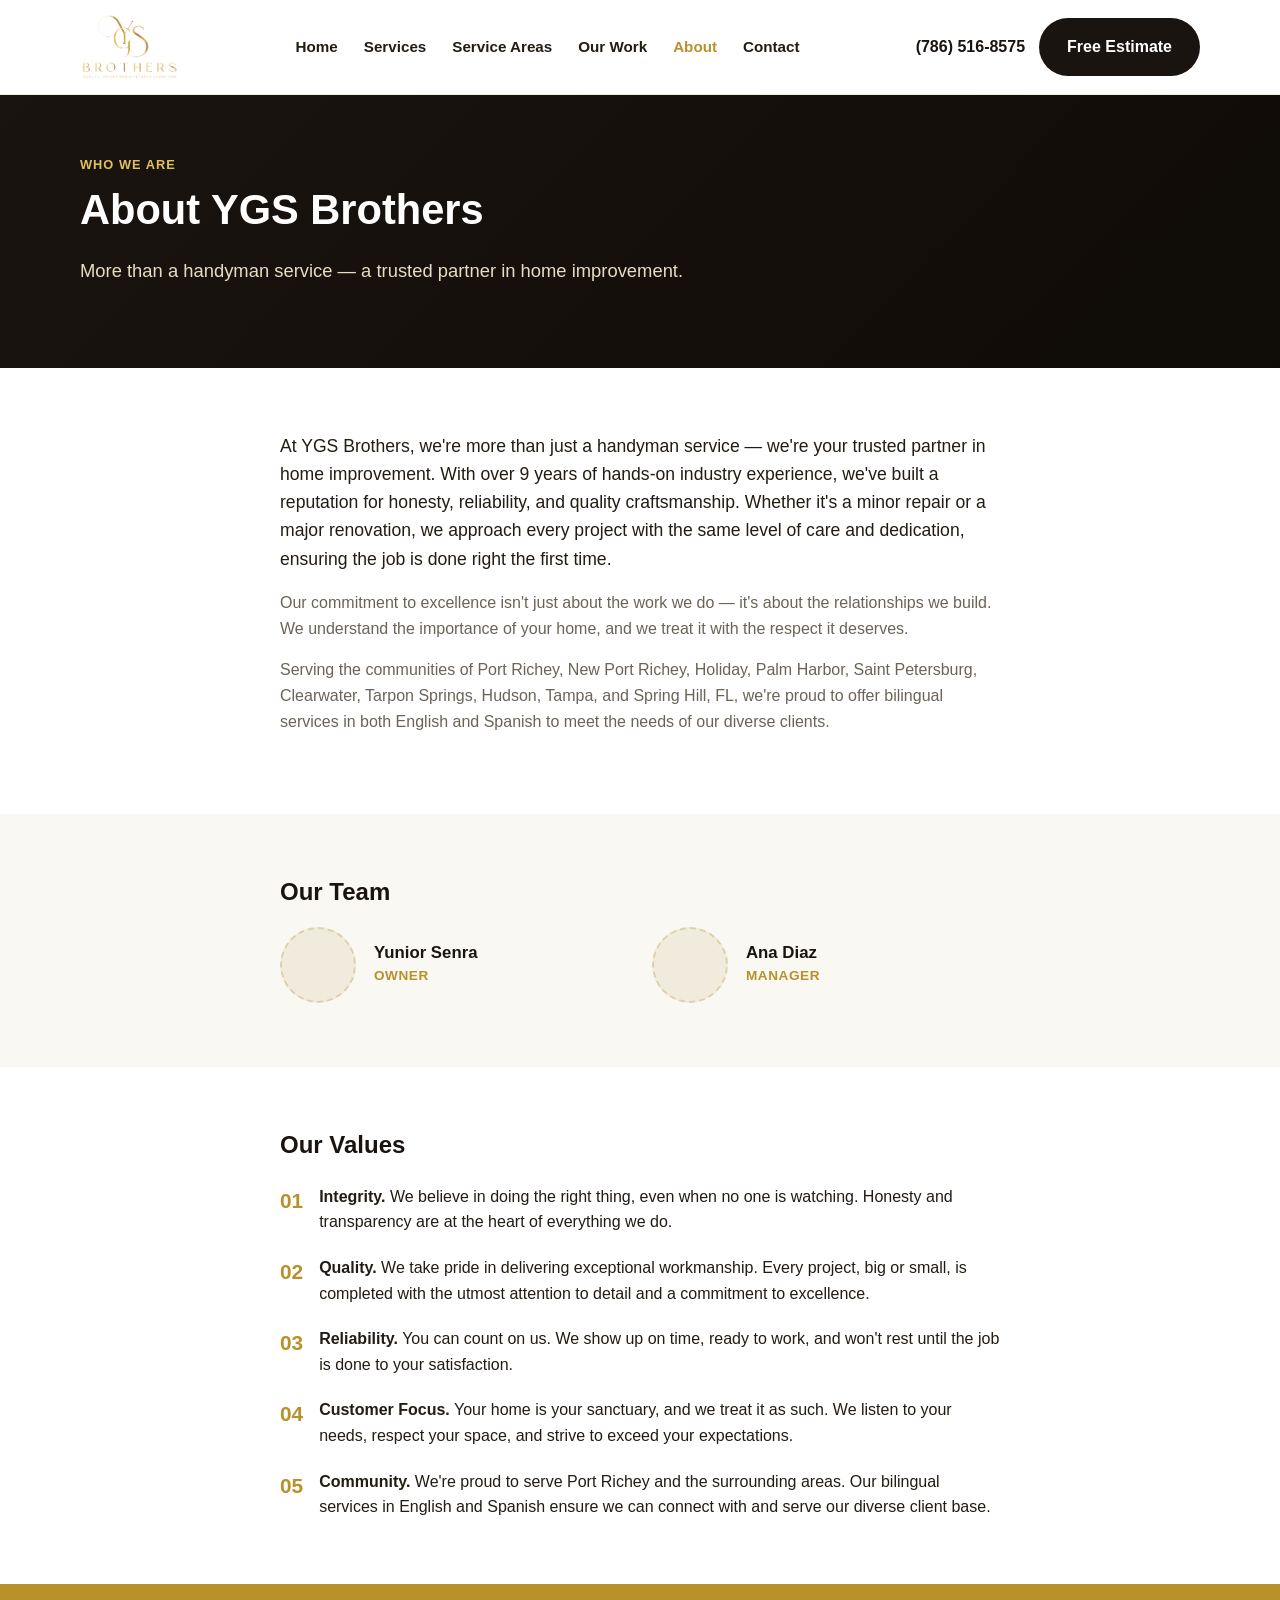
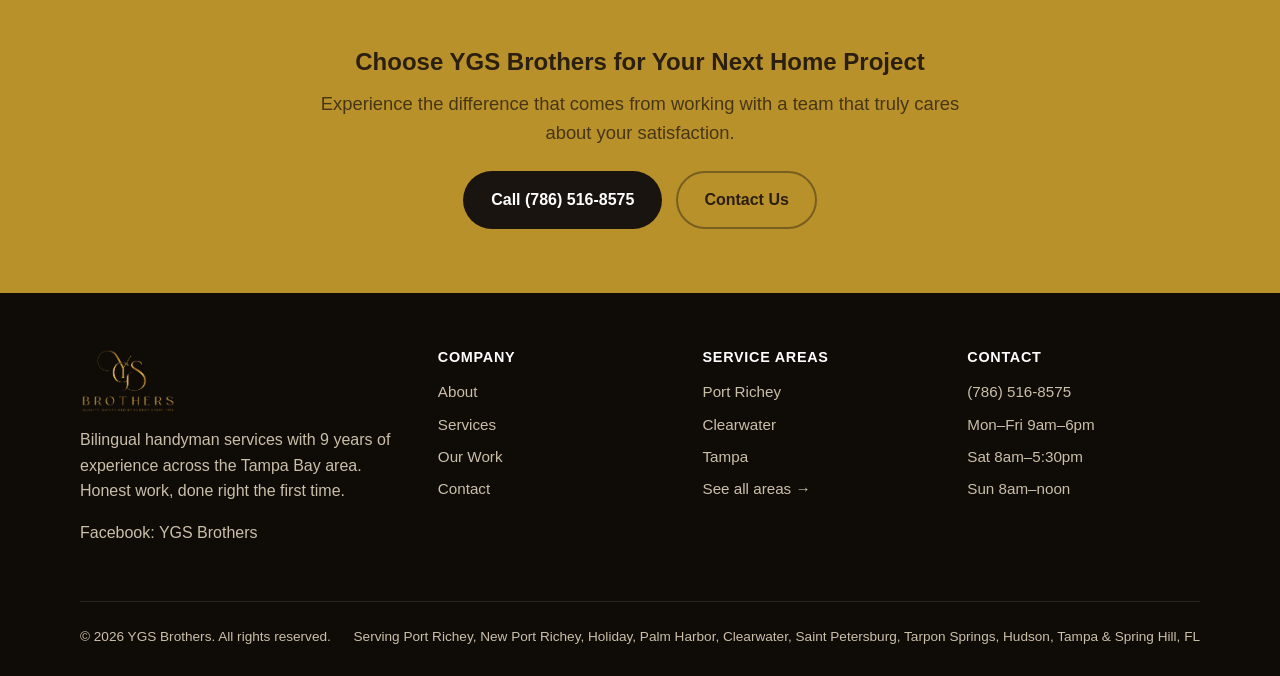
==== about.html @ a2570781 "Use the real logo in the header and footer Replaces the text wordmark with the client's actual logo " ====
<!DOCTYPE html>
<html lang="en">
<head>
<meta charset="UTF-8">
<meta name="viewport" content="width=device-width, initial-scale=1.0">
<title>About Us – 9 Years of Trusted Handyman Work | YGS Brothers</title>
<meta name="description" content="Meet YGS Brothers: Yunior Senra and Ana Diaz bring 9 years of hands-on experience and bilingual service to homes across the Tampa Bay area.">
<link rel="canonical" href="https://ygshandymanservices.com/about.html">
<meta name="theme-color" content="#1a1410">
<link rel="stylesheet" href="css/style.css">
</head>
<body>

<header class="site-header">
  <div class="header-inner">
    <a href="index.html" class="brand"><img src="images/logo.png" alt="YGS Brothers — Quality, Safety and Efficiency Every Time" class="brand-logo"></a>
    <nav class="nav-links" id="nav-links">
      <a href="index.html">Home</a>
      <a href="services.html">Services</a>
      <a href="service-areas.html">Service Areas</a>
      <a href="gallery.html">Our Work</a>
      <a href="about.html" aria-current="page">About</a>
      <a href="contact.html">Contact</a>
    </nav>
    <div class="header-cta">
      <a href="tel:+17865168575" class="header-phone">(786) 516-8575</a>
      <a href="contact.html" class="btn btn-navy">Free Estimate</a>
      <button class="nav-toggle" aria-label="Toggle menu" aria-expanded="false">
        <span></span><span></span><span></span>
      </button>
    </div>
  </div>
</header>

<div class="mobile-cta-bar">
  <a href="tel:+17865168575" class="btn btn-navy">Call Now</a>
  <a href="contact.html" class="btn btn-primary">Free Estimate</a>
</div>

<section class="page-hero">
  <div class="container">
    <span class="eyebrow" style="color:#e3c15a;">Who We Are</span>
    <h1>About YGS Brothers</h1>
    <p class="lede" style="color:#e7ddc4;">More than a handyman service &mdash; a trusted partner in home improvement.</p>
  </div>
</section>

<section>
  <div class="container" style="max-width:760px;">
    <p style="font-size:1.1rem; color:var(--gray-900);">At YGS Brothers, we're more than just a handyman service &mdash; we're your trusted partner in home improvement. With over 9 years of hands-on industry experience, we've built a reputation for honesty, reliability, and quality craftsmanship. Whether it's a minor repair or a major renovation, we approach every project with the same level of care and dedication, ensuring the job is done right the first time.</p>
    <p style="color:var(--gray-600);">Our commitment to excellence isn't just about the work we do &mdash; it's about the relationships we build. We understand the importance of your home, and we treat it with the respect it deserves.</p>
    <p style="color:var(--gray-600);">Serving the communities of Port Richey, New Port Richey, Holiday, Palm Harbor, Saint Petersburg, Clearwater, Tarpon Springs, Hudson, Tampa, and Spring Hill, FL, we're proud to offer bilingual services in both English and Spanish to meet the needs of our diverse clients.</p>
  </div>
</section>

<section class="section-alt">
  <div class="container" style="max-width:760px;">
    <h2>Our Team</h2>
    <div class="grid grid-2" style="margin-top:20px;">
      <div class="team-card">
        <div class="avatar-placeholder"></div>
        <div>
          <h3>Yunior Senra</h3>
          <div class="role">Owner</div>
        </div>
      </div>
      <div class="team-card">
        <div class="avatar-placeholder"></div>
        <div>
          <h3>Ana Diaz</h3>
          <div class="role">Manager</div>
        </div>
      </div>
    </div>
  </div>
</section>

<section>
  <div class="container" style="max-width:760px;">
    <h2>Our Values</h2>
    <div class="values-list" style="margin-top:24px;">
      <div class="value-row"><span class="num">01</span><div><strong>Integrity.</strong> We believe in doing the right thing, even when no one is watching. Honesty and transparency are at the heart of everything we do.</div></div>
      <div class="value-row"><span class="num">02</span><div><strong>Quality.</strong> We take pride in delivering exceptional workmanship. Every project, big or small, is completed with the utmost attention to detail and a commitment to excellence.</div></div>
      <div class="value-row"><span class="num">03</span><div><strong>Reliability.</strong> You can count on us. We show up on time, ready to work, and won't rest until the job is done to your satisfaction.</div></div>
      <div class="value-row"><span class="num">04</span><div><strong>Customer Focus.</strong> Your home is your sanctuary, and we treat it as such. We listen to your needs, respect your space, and strive to exceed your expectations.</div></div>
      <div class="value-row"><span class="num">05</span><div><strong>Community.</strong> We're proud to serve Port Richey and the surrounding areas. Our bilingual services in English and Spanish ensure we can connect with and serve our diverse client base.</div></div>
    </div>
  </div>
</section>

<section class="cta-band">
  <div class="container">
    <h2>Choose YGS Brothers for Your Next Home Project</h2>
    <p class="lede mx-auto">Experience the difference that comes from working with a team that truly cares about your satisfaction.</p>
    <div class="btn-row">
      <a href="tel:+17865168575" class="btn btn-navy">Call (786) 516-8575</a>
      <a href="contact.html" class="btn btn-outline">Contact Us</a>
    </div>
  </div>
</section>

<footer class="site-footer">
  <div class="container">
    <div class="footer-grid">
      <div>
        <img src="images/logo.png" alt="YGS Brothers — Quality, Safety and Efficiency Every Time" class="footer-logo">
        <p>Bilingual handyman services with 9 years of experience across the Tampa Bay area. Honest work, done right the first time.</p>
        <p>Facebook: <a href="https://www.facebook.com/share/18eWsSqY6L/?mibextid=wwXIfr">YGS Brothers</a></p>
      </div>
      <div>
        <h4>Company</h4>
        <ul>
          <li><a href="about.html">About</a></li>
          <li><a href="services.html">Services</a></li>
          <li><a href="gallery.html">Our Work</a></li>
          <li><a href="contact.html">Contact</a></li>
        </ul>
      </div>
      <div>
        <h4>Service Areas</h4>
        <ul>
          <li><a href="service-areas.html">Port Richey</a></li>
          <li><a href="service-areas.html">Clearwater</a></li>
          <li><a href="service-areas.html">Tampa</a></li>
          <li><a href="service-areas.html">See all areas &rarr;</a></li>
        </ul>
      </div>
      <div>
        <h4>Contact</h4>
        <ul>
          <li><a href="tel:+17865168575">(786) 516-8575</a></li>
          <li>Mon&ndash;Fri 9am&ndash;6pm</li>
          <li>Sat 8am&ndash;5:30pm</li>
          <li>Sun 8am&ndash;noon</li>
        </ul>
      </div>
    </div>
    <div class="footer-bottom">
      <span>&copy; 2026 YGS Brothers. All rights reserved.</span>
      <span>Serving Port Richey, New Port Richey, Holiday, Palm Harbor, Clearwater, Saint Petersburg, Tarpon Springs, Hudson, Tampa &amp; Spring Hill, FL</span>
    </div>
  </div>
</footer>
<script src="js/main.js"></script>
</body>
</html>
---- css/style.css ----
/* YGS Brothers — Handyman Services
   Design tokens — matched to the gold/dark-ink logo */
:root {
  --navy: #1a1410;
  --navy-dark: #0f0b07;
  --navy-light: #2b2118;
  --orange: #b8912b;
  --orange-dark: #93711f;
  --gold-ink: #2a1f10;
  --gray-50: #faf8f3;
  --gray-100: #f1ebdd;
  --gray-300: #ded0ab;
  --gray-600: #6b6357;
  --gray-900: #221c13;
  --white: #ffffff;
  --radius: 10px;
  --shadow: 0 4px 16px rgba(26, 20, 16, 0.1);
  --shadow-lg: 0 12px 32px rgba(26, 20, 16, 0.16);
  --max-width: 1160px;
  --font: -apple-system, BlinkMacSystemFont, "Segoe UI", Roboto, Helvetica, Arial, sans-serif;
}

* { box-sizing: border-box; }
html { scroll-behavior: smooth; }
body {
  margin: 0;
  font-family: var(--font);
  color: var(--gray-900);
  background: var(--white);
  line-height: 1.6;
  -webkit-font-smoothing: antialiased;
}
img { max-width: 100%; display: block; }
a { color: inherit; text-decoration: none; }
h1, h2, h3, h4 { line-height: 1.2; margin: 0 0 0.5em; font-weight: 800; color: var(--navy); }
p { margin: 0 0 1em; }
ul { margin: 0; padding: 0; list-style: none; }
.container { max-width: var(--max-width); margin: 0 auto; padding: 0 20px; }
section { padding: 64px 0; }
.section-tight { padding: 40px 0; }
.section-alt { background: var(--gray-50); }
.section-navy { background: var(--navy); color: var(--white); }
.section-navy h1, .section-navy h2, .section-navy h3 { color: var(--white); }

.eyebrow {
  display: inline-block;
  color: var(--orange);
  font-weight: 700;
  letter-spacing: 0.08em;
  text-transform: uppercase;
  font-size: 0.8rem;
  margin-bottom: 10px;
}
.lede { font-size: 1.15rem; color: var(--gray-600); max-width: 640px; }
.section-navy .lede { color: #e7ddc4; }

/* Buttons */
.btn {
  display: inline-flex;
  align-items: center;
  justify-content: center;
  gap: 8px;
  padding: 14px 26px;
  border-radius: 999px;
  font-weight: 700;
  font-size: 1rem;
  border: 2px solid transparent;
  cursor: pointer;
  transition: transform 0.15s ease, box-shadow 0.15s ease, background 0.15s ease;
}
.btn:hover { transform: translateY(-1px); }
.btn-primary { background: var(--orange); color: var(--gold-ink); box-shadow: var(--shadow); }
.btn-primary:hover { background: var(--orange-dark); color: var(--white); }
.btn-outline { background: transparent; color: var(--white); border-color: rgba(255,255,255,0.5); }
.btn-outline:hover { border-color: var(--white); }
.btn-navy { background: var(--navy); color: var(--white); }
.btn-navy:hover { background: var(--navy-dark); }
.btn-block { width: 100%; }
.btn-row { display: flex; gap: 14px; flex-wrap: wrap; }

/* Header */
.site-header {
  position: sticky;
  top: 0;
  z-index: 50;
  background: var(--white);
  border-bottom: 1px solid var(--gray-100);
}
.header-inner {
  display: flex;
  align-items: center;
  justify-content: space-between;
  padding: 14px 20px;
  max-width: var(--max-width);
  margin: 0 auto;
  gap: 16px;
}
.brand { display: block; line-height: 1.1; }
.brand-logo { height: 66px; width: auto; display: block; }
.nav-links {
  display: flex;
  gap: 26px;
  align-items: center;
}
.nav-links a { font-weight: 600; color: var(--gray-900); font-size: 0.95rem; }
.nav-links a:hover, .nav-links a[aria-current="page"] { color: var(--orange); }
.header-cta { display: flex; align-items: center; gap: 14px; }
.header-phone { font-weight: 700; color: var(--navy); white-space: nowrap; }
.nav-toggle {
  display: none;
  background: none;
  border: none;
  cursor: pointer;
  padding: 8px;
}
.nav-toggle span { display: block; width: 24px; height: 2px; background: var(--navy); margin: 5px 0; }

@media (max-width: 880px) {
  .nav-links { position: absolute; top: 100%; left: 0; right: 0; background: var(--white); flex-direction: column; align-items: flex-start; padding: 16px 20px; gap: 14px; border-bottom: 1px solid var(--gray-100); box-shadow: var(--shadow); display: none; }
  .nav-links.open { display: flex; }
  .nav-toggle { display: block; }
  .header-phone { display: none; }
  .header-cta .btn-navy { display: none; }
}

/* Hero */
.hero {
  background: linear-gradient(135deg, var(--navy) 0%, var(--navy-dark) 100%);
  color: var(--white);
  padding: 72px 0 88px;
}
.hero-grid { display: grid; grid-template-columns: 1.1fr 0.9fr; gap: 48px; align-items: center; }
.hero h1 { font-size: clamp(2rem, 4vw, 3rem); color: var(--white); }
.trust-strip { display: flex; flex-wrap: wrap; gap: 24px; margin-top: 32px; }
.trust-item { display: flex; align-items: center; gap: 10px; font-weight: 700; font-size: 0.95rem; }
.trust-item svg { flex-shrink: 0; }
.stars { color: #ffb020; letter-spacing: 2px; }

.hero-card {
  background: var(--white);
  color: var(--gray-900);
  border-radius: var(--radius);
  padding: 28px;
  box-shadow: var(--shadow-lg);
}
.hero-card h3 { margin-bottom: 6px; }
.hero-card .btn-primary { margin-top: 14px; }

.page-hero {
  background: linear-gradient(135deg, var(--navy) 0%, var(--navy-dark) 100%);
  color: var(--white);
  padding: 56px 0 64px;
}
.page-hero h1 { font-size: clamp(1.8rem, 5vw, 2.6rem); color: var(--white); }

@media (max-width: 880px) {
  .hero-grid { grid-template-columns: 1fr; }
}

/* Photo placeholder (swap for <img> once real photos are added) */
.photo-placeholder {
  background: repeating-linear-gradient(135deg, var(--gray-100), var(--gray-100) 10px, var(--gray-50) 10px, var(--gray-50) 20px);
  border: 2px dashed var(--gray-300);
  border-radius: var(--radius);
  min-height: 220px;
  display: flex;
  align-items: center;
  justify-content: center;
  text-align: center;
  color: var(--gray-600);
  font-size: 0.85rem;
  font-weight: 600;
  padding: 16px;
}
.photo-placeholder.tall { min-height: 320px; }
.photo-placeholder.short { min-height: 140px; }

/* Grids */
.grid { display: grid; gap: 24px; }
.grid-2 { grid-template-columns: repeat(2, 1fr); }
.grid-3 { grid-template-columns: repeat(3, 1fr); }
.grid-4 { grid-template-columns: repeat(4, 1fr); }
@media (max-width: 880px) {
  .grid-2, .grid-3, .grid-4 { grid-template-columns: 1fr; }
}
@media (min-width: 881px) and (max-width: 1080px) {
  .grid-3, .grid-4 { grid-template-columns: repeat(2, 1fr); }
}

/* Cards */
.card {
  background: var(--white);
  border: 1px solid var(--gray-100);
  border-radius: var(--radius);
  padding: 28px;
  box-shadow: var(--shadow);
}
.service-card svg { color: var(--orange); margin-bottom: 14px; }
.service-card h3 { font-size: 1.1rem; }
.service-card p { color: var(--gray-600); margin-bottom: 0; font-size: 0.95rem; }

.value-card { text-align: left; }
.value-card .eyebrow { margin-bottom: 4px; }

/* City chips / blocks */
.city-grid { display: flex; flex-wrap: wrap; gap: 12px; }
.city-chip {
  background: var(--gray-100);
  border-radius: 999px;
  padding: 10px 18px;
  font-weight: 700;
  font-size: 0.9rem;
  color: var(--navy);
}
.city-block { border-bottom: 1px solid var(--gray-100); padding: 28px 0; }
.city-block:last-child { border-bottom: none; }
.city-block h2 { font-size: 1.3rem; }

/* Reviews */
.review-banner {
  display: flex;
  align-items: center;
  gap: 20px;
  flex-wrap: wrap;
  background: var(--white);
  border-radius: var(--radius);
  padding: 24px 28px;
  box-shadow: var(--shadow);
}
.review-score { font-size: 2.4rem; font-weight: 800; color: var(--navy); }

/* Before/after */
.ba-item figure { margin: 0; }
.ba-caption { font-weight: 700; margin-top: 10px; color: var(--navy); }

/* Team */
.team-card { display: flex; gap: 18px; align-items: center; }
.avatar-placeholder {
  width: 76px; height: 76px; border-radius: 50%;
  background: var(--gray-100);
  border: 2px dashed var(--gray-300);
  flex-shrink: 0;
}
.team-card h3 { margin-bottom: 2px; font-size: 1.05rem; }
.team-card .role { color: var(--orange); font-weight: 700; font-size: 0.85rem; text-transform: uppercase; letter-spacing: 0.04em; }

/* Values */
.values-list { display: grid; gap: 20px; }
.values-list .value-row { display: flex; gap: 16px; align-items: flex-start; }
.values-list .value-row .num { font-weight: 800; color: var(--orange); font-size: 1.3rem; min-width: 2ch; }

/* Contact */
.contact-grid { display: grid; grid-template-columns: 1.1fr 0.9fr; gap: 40px; }
@media (max-width: 880px) { .contact-grid { grid-template-columns: 1fr; } }
.form-row { display: grid; grid-template-columns: 1fr 1fr; gap: 14px; }
@media (max-width: 560px) { .form-row { grid-template-columns: 1fr; } }
label { display: block; font-weight: 700; font-size: 0.9rem; margin-bottom: 6px; color: var(--navy); }
input, textarea, select {
  width: 100%;
  padding: 12px 14px;
  border: 1px solid var(--gray-300);
  border-radius: 8px;
  font-family: inherit;
  font-size: 1rem;
  margin-bottom: 16px;
}
input:focus, textarea:focus, select:focus { outline: 2px solid var(--orange); border-color: var(--orange); }
.info-list li { display: flex; gap: 12px; padding: 12px 0; border-bottom: 1px solid var(--gray-100); }
.info-list li:last-child { border-bottom: none; }
.info-list strong { display: block; color: var(--navy); }

/* Footer */
.site-footer { background: var(--navy-dark); color: #cabfa9; padding: 56px 0 28px; }
.footer-grid { display: grid; grid-template-columns: 1.4fr 1fr 1fr 1fr; gap: 32px; }
@media (max-width: 880px) { .footer-grid { grid-template-columns: 1fr 1fr; } }
@media (max-width: 560px) { .footer-grid { grid-template-columns: 1fr; } }
.site-footer h4 { color: var(--white); font-size: 0.9rem; text-transform: uppercase; letter-spacing: 0.05em; margin-bottom: 14px; }
.site-footer a { color: #cabfa9; }
.site-footer a:hover { color: var(--orange); }
.footer-logo { height: 64px; width: auto; display: block; margin-bottom: 14px; }
.site-footer li { margin-bottom: 8px; font-size: 0.95rem; }
.footer-bottom { margin-top: 40px; padding-top: 24px; border-top: 1px solid rgba(255,255,255,0.1); font-size: 0.85rem; display: flex; justify-content: space-between; flex-wrap: wrap; gap: 10px; }

/* Sticky mobile call bar */
.mobile-cta-bar {
  display: none;
  position: fixed;
  bottom: 0; left: 0; right: 0;
  z-index: 60;
  background: var(--white);
  box-shadow: 0 -4px 16px rgba(0,0,0,0.12);
  padding: 10px 14px;
  gap: 10px;
}
@media (max-width: 880px) {
  .mobile-cta-bar { display: flex; }
  body { padding-bottom: 68px; }
}
.mobile-cta-bar .btn { flex: 1; padding: 12px; font-size: 0.9rem; }

/* CTA band */
.cta-band { background: var(--orange); color: var(--gold-ink); text-align: center; }
.cta-band h2 { color: var(--gold-ink); }
.cta-band .lede { color: rgba(42,31,16,0.8); margin: 0 auto 24px; }
.cta-band .btn-row { justify-content: center; }
.cta-band .btn-outline { color: var(--gold-ink); border-color: rgba(42,31,16,0.45); }
.cta-band .btn-navy { color: var(--white); }

/* Utility */
.text-center { text-align: center; }
.mx-auto { margin-left: auto; margin-right: auto; }
.badge {
  display: inline-flex;
  align-items: center;
  gap: 6px;
  background: rgba(184, 145, 43, 0.14);
  color: var(--orange-dark);
  font-weight: 700;
  font-size: 0.8rem;
  padding: 6px 14px;
  border-radius: 999px;
  margin-bottom: 16px;
}
.numbered-list { counter-reset: item; display: grid; gap: 16px; }
.numbered-list li { counter-increment: item; display: flex; gap: 14px; align-items: flex-start; }
.numbered-list li::before {
  content: counter(item);
  background: var(--navy);
  color: var(--white);
  font-weight: 800;
  min-width: 30px;
  height: 30px;
  border-radius: 50%;
  display: flex;
  align-items: center;
  justify-content: center;
  flex-shrink: 0;
  font-size: 0.9rem;
}
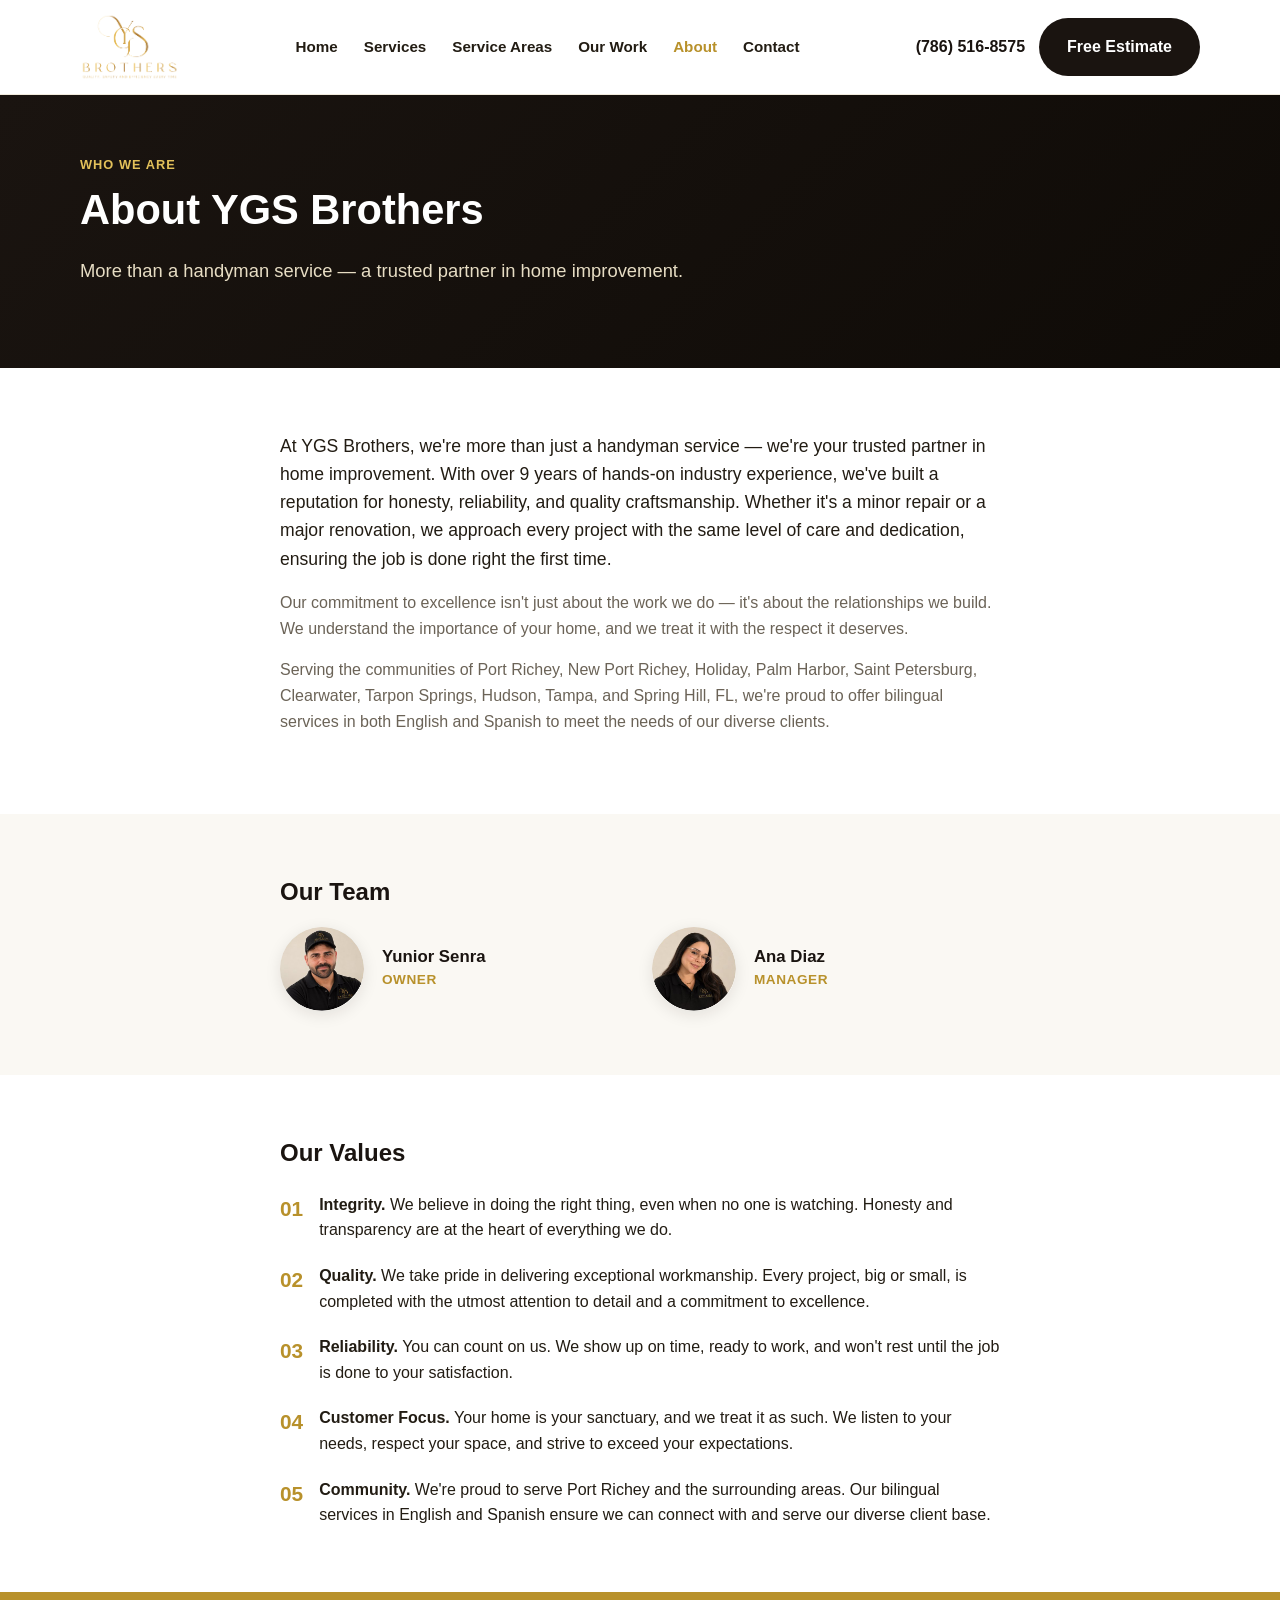
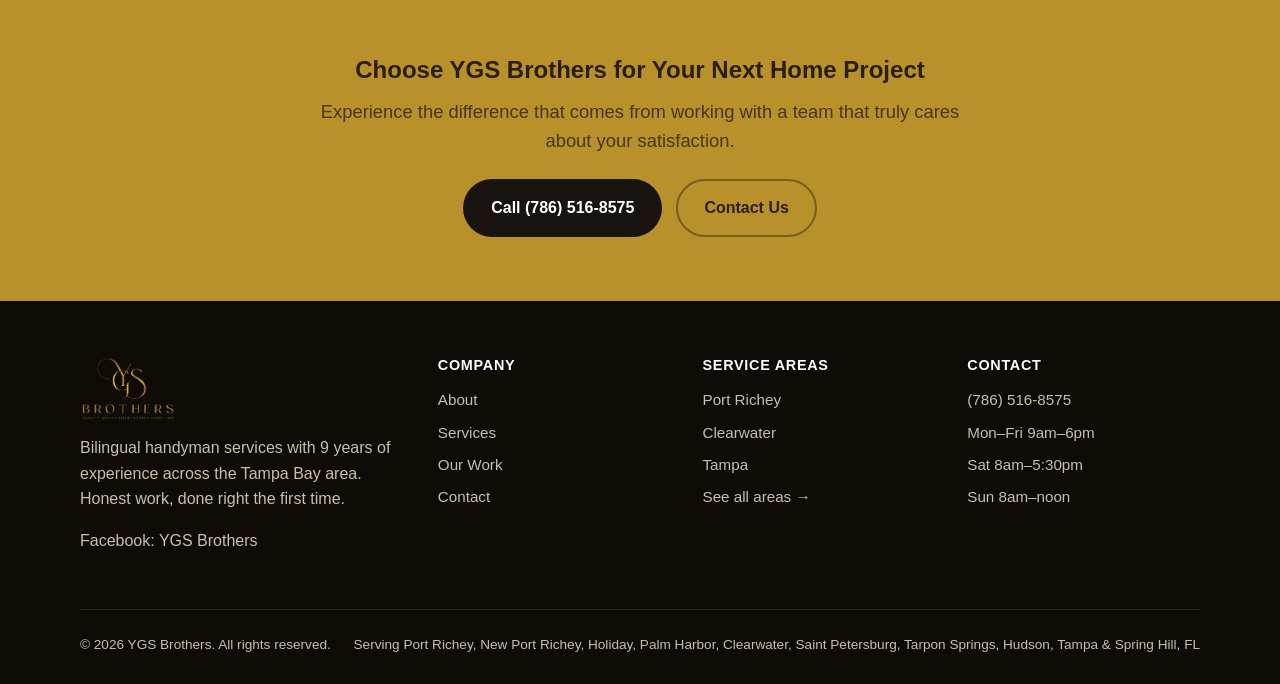
==== commit 9fa32122: "Add real team photos to About page Replaces the dashed placeholder avatars with the actual branded h" ====
--- a/about.html
+++ b/about.html
@@ -58,14 +58,14 @@
     <h2>Our Team</h2>
     <div class="grid grid-2" style="margin-top:20px;">
       <div class="team-card">
-        <div class="avatar-placeholder"></div>
+        <img src="images/team-yunior.jpg" alt="Yunior Senra, Owner of YGS Brothers" class="avatar">
         <div>
           <h3>Yunior Senra</h3>
           <div class="role">Owner</div>
         </div>
       </div>
       <div class="team-card">
-        <div class="avatar-placeholder"></div>
+        <img src="images/team-ana.jpg" alt="Ana Diaz, Manager of YGS Brothers" class="avatar">
         <div>
           <h3>Ana Diaz</h3>
           <div class="role">Manager</div>
--- a/css/style.css
+++ b/css/style.css
@@ -241,6 +241,12 @@
   border: 2px dashed var(--gray-300);
   flex-shrink: 0;
 }
+.avatar {
+  width: 84px; height: 84px; border-radius: 50%;
+  object-fit: cover;
+  flex-shrink: 0;
+  box-shadow: var(--shadow);
+}
 .team-card h3 { margin-bottom: 2px; font-size: 1.05rem; }
 .team-card .role { color: var(--orange); font-weight: 700; font-size: 0.85rem; text-transform: uppercase; letter-spacing: 0.04em; }
 
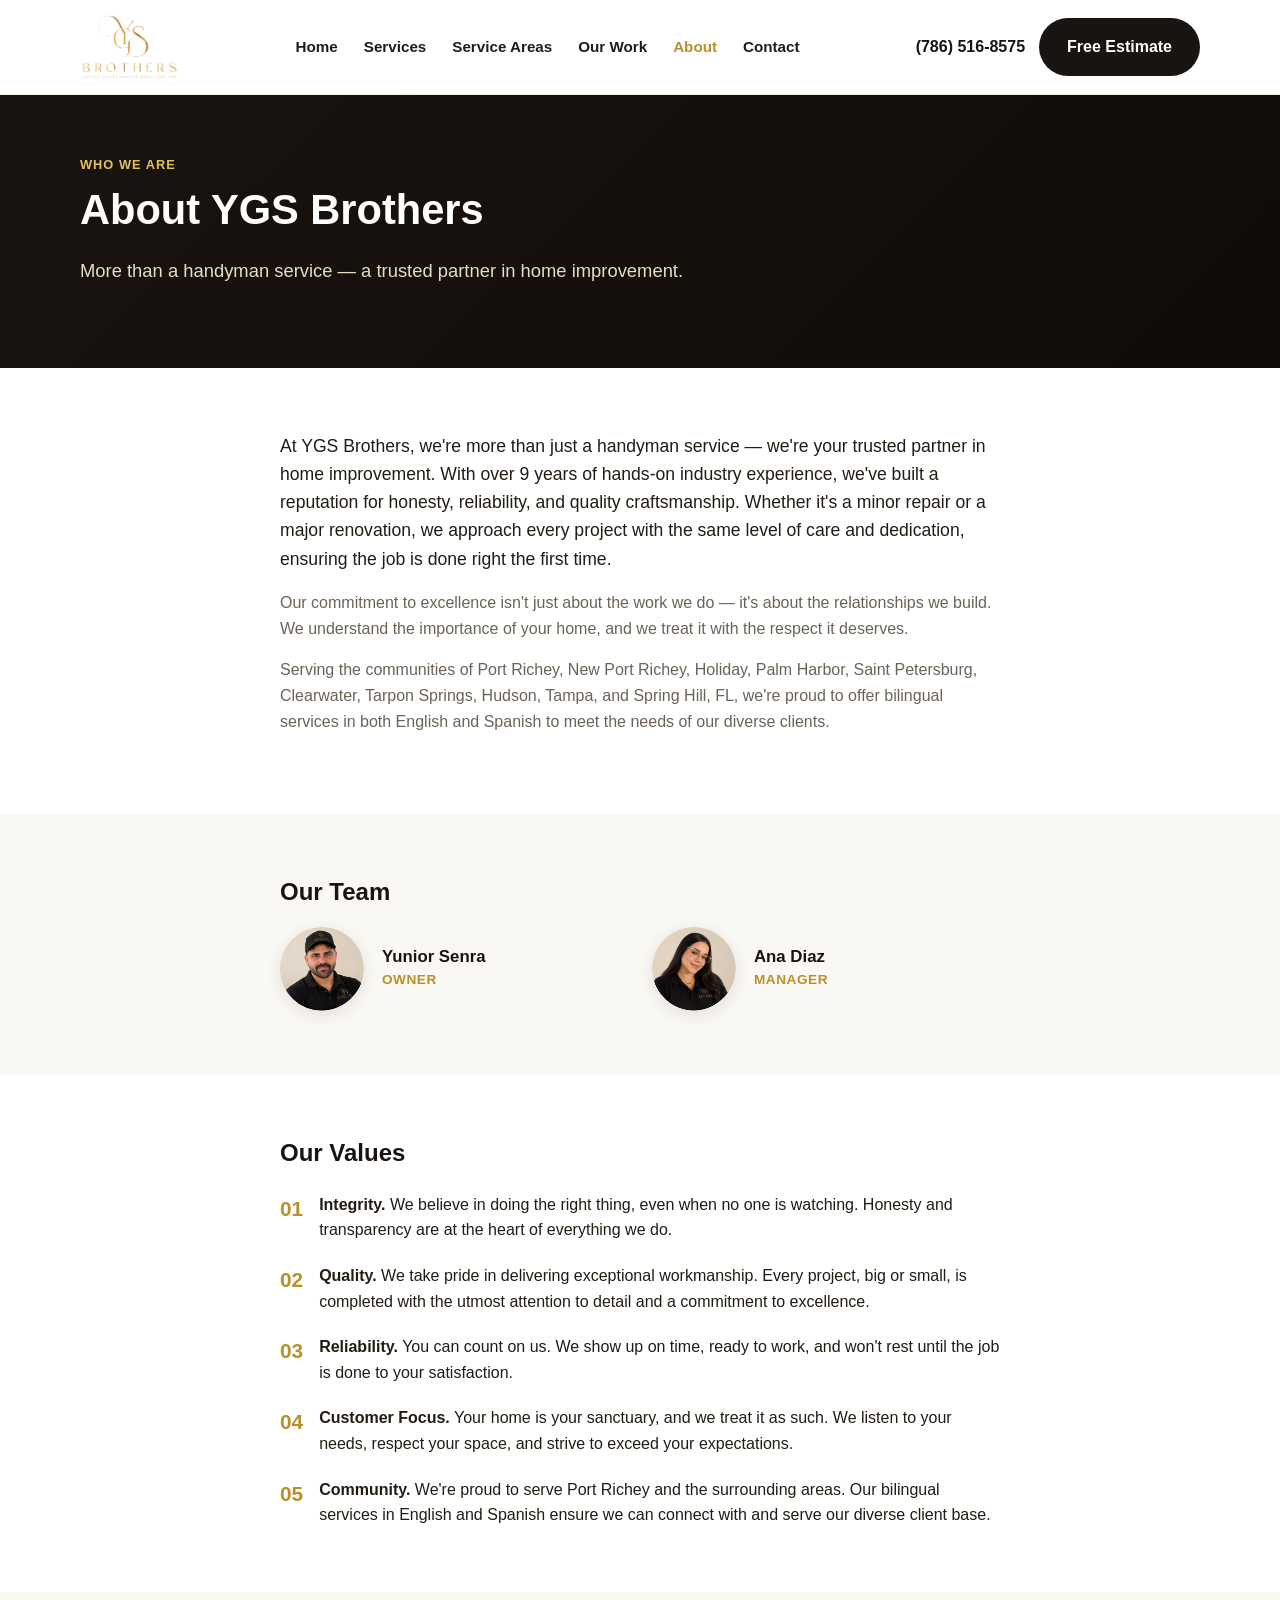
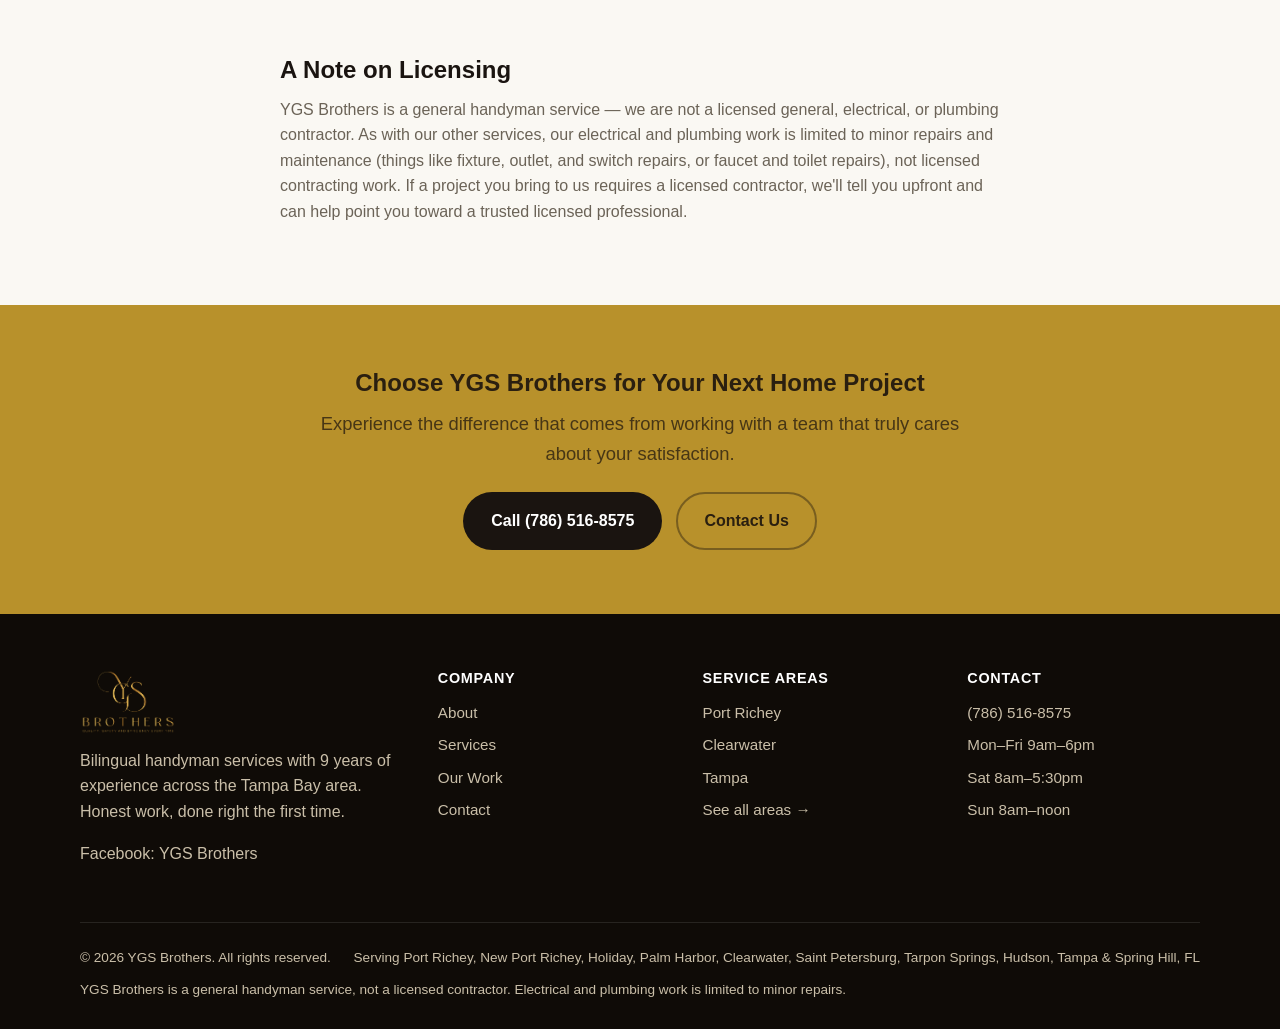
==== commit c2a94d88: "Add licensing disclaimer and scope down electrical/plumbing claims Clarifies across the site that YG" ====
--- a/about.html
+++ b/about.html
@@ -7,6 +7,19 @@
 <meta name="description" content="Meet YGS Brothers: Yunior Senra and Ana Diaz bring 9 years of hands-on experience and bilingual service to homes across the Tampa Bay area.">
 <link rel="canonical" href="https://ygshandymanservices.com/about.html">
 <meta name="theme-color" content="#1a1410">
+<link rel="icon" href="images/favicon-32.png" sizes="32x32" type="image/png">
+<link rel="icon" href="images/favicon-16.png" sizes="16x16" type="image/png">
+<link rel="apple-touch-icon" href="images/apple-touch-icon.png">
+<meta property="og:type" content="website">
+<meta property="og:site_name" content="YGS Brothers">
+<meta property="og:title" content="About Us – 9 Years of Trusted Handyman Work | YGS Brothers">
+<meta property="og:description" content="Meet YGS Brothers: Yunior Senra and Ana Diaz bring 9 years of hands-on experience and bilingual service to homes across the Tampa Bay area.">
+<meta property="og:url" content="https://ygshandymanservices.com/about.html">
+<meta property="og:image" content="https://ygshandymanservices.com/images/og-image.jpg">
+<meta name="twitter:card" content="summary_large_image">
+<meta name="twitter:title" content="About Us – 9 Years of Trusted Handyman Work | YGS Brothers">
+<meta name="twitter:description" content="Meet YGS Brothers: Yunior Senra and Ana Diaz bring 9 years of hands-on experience and bilingual service to homes across the Tampa Bay area.">
+<meta name="twitter:image" content="https://ygshandymanservices.com/images/og-image.jpg">
 <link rel="stylesheet" href="css/style.css">
 </head>
 <body>
@@ -88,6 +101,13 @@
   </div>
 </section>
 
+<section class="section-alt" id="licensing">
+  <div class="container" style="max-width:760px;">
+    <h2>A Note on Licensing</h2>
+    <p style="color:var(--gray-600);">YGS Brothers is a general handyman service &mdash; we are not a licensed general, electrical, or plumbing contractor. As with our other services, our electrical and plumbing work is limited to minor repairs and maintenance (things like fixture, outlet, and switch repairs, or faucet and toilet repairs), not licensed contracting work. If a project you bring to us requires a licensed contractor, we'll tell you upfront and can help point you toward a trusted licensed professional.</p>
+  </div>
+</section>
+
 <section class="cta-band">
   <div class="container">
     <h2>Choose YGS Brothers for Your Next Home Project</h2>
@@ -138,6 +158,7 @@
     <div class="footer-bottom">
       <span>&copy; 2026 YGS Brothers. All rights reserved.</span>
       <span>Serving Port Richey, New Port Richey, Holiday, Palm Harbor, Clearwater, Saint Petersburg, Tarpon Springs, Hudson, Tampa &amp; Spring Hill, FL</span>
+      <span>YGS Brothers is a general handyman service, not a licensed contractor. Electrical and plumbing work is limited to minor repairs.</span>
     </div>
   </div>
 </footer>
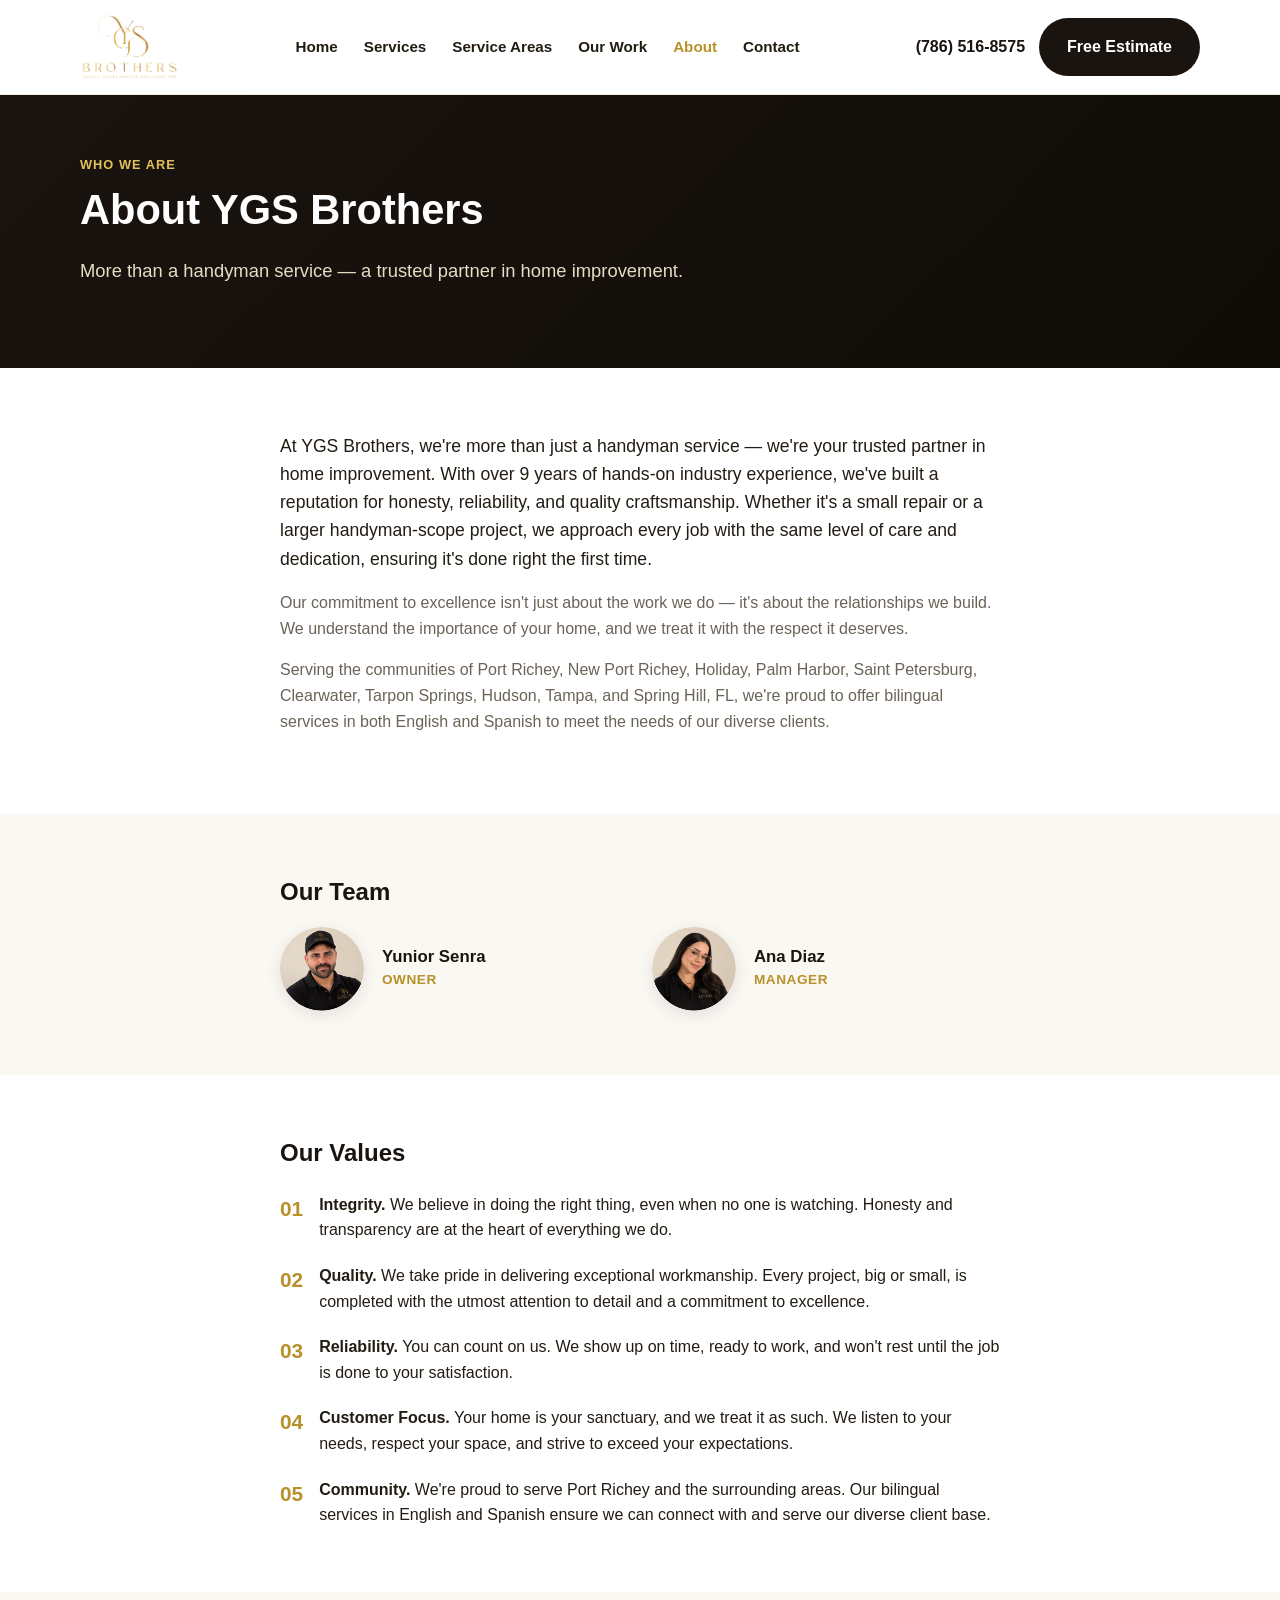
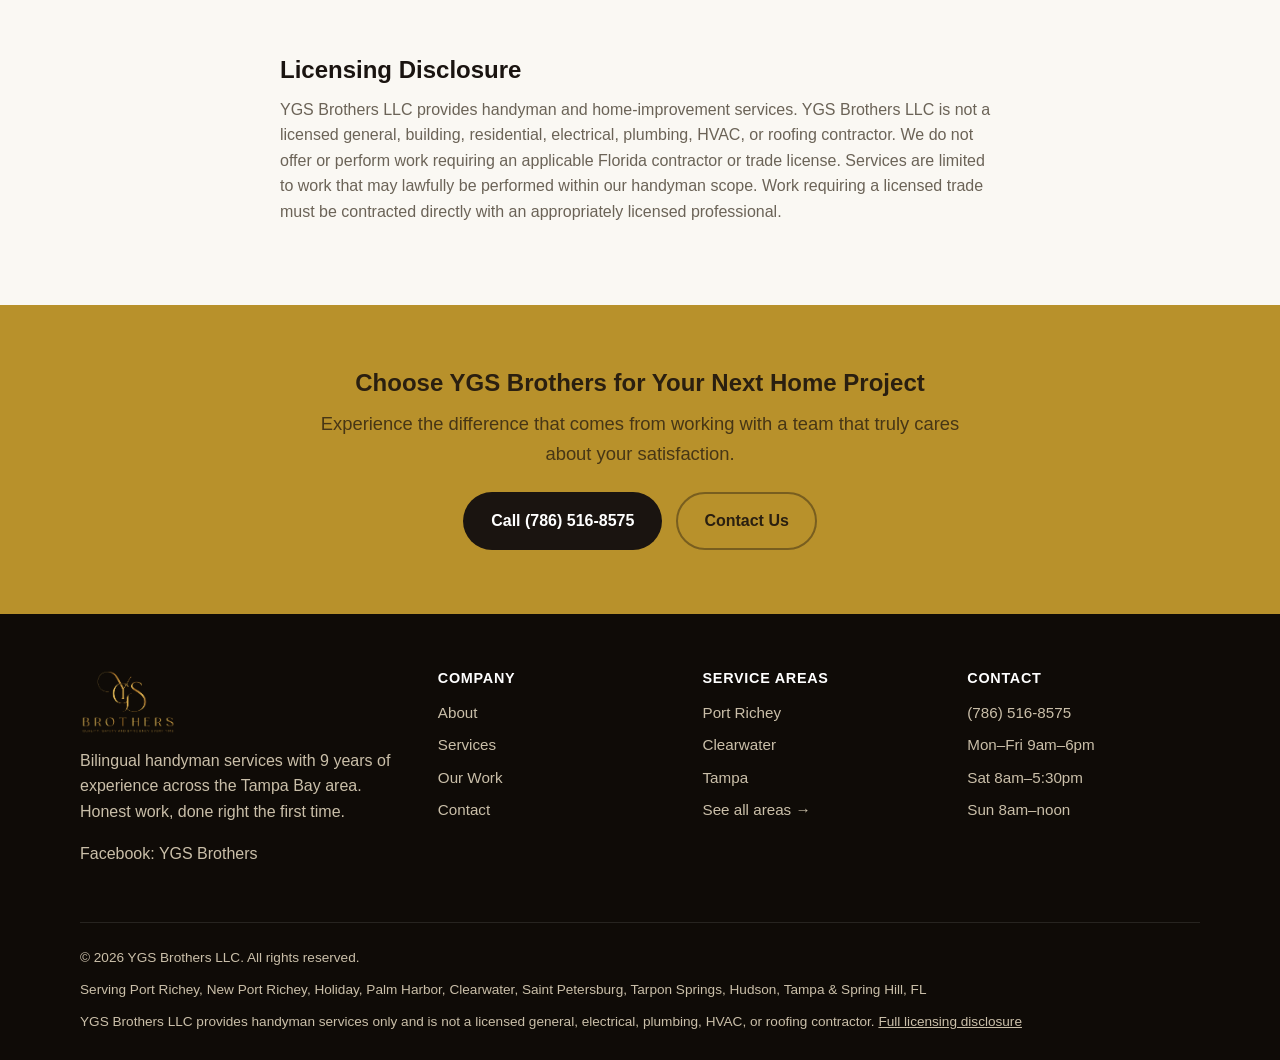
==== commit 57c747b8: "Full DBPR/unlicensed-contracting compliance audit and rewrite Site-wide pass to make advertising acc" ====
--- a/about.html
+++ b/about.html
@@ -21,147 +21,166 @@
 <meta name="twitter:description" content="Meet YGS Brothers: Yunior Senra and Ana Diaz bring 9 years of hands-on experience and bilingual service to homes across the Tampa Bay area.">
 <meta name="twitter:image" content="https://ygshandymanservices.com/images/og-image.jpg">
 <link rel="stylesheet" href="css/style.css">
+
+<!-- Meta Pixel Code -->
+<script>
+!function(f,b,e,v,n,t,s)
+{if(f.fbq)return;n=f.fbq=function(){n.callMethod?
+n.callMethod.apply(n,arguments):n.queue.push(arguments)};
+if(!f._fbq)f._fbq=n;n.push=n;n.loaded=!0;n.version='2.0';
+n.queue=[];t=b.createElement(e);t.async=!0;
+t.src=v;s=b.getElementsByTagName(e)[0];
+s.parentNode.insertBefore(t,s)}(window, document,'script',
+'https://connect.facebook.net/en_US/fbevents.js');
+fbq('init', '1606586814438992');
+fbq('track', 'PageView');
+</script>
+<noscript><img height="1" width="1" style="display:none"
+src="https://www.facebook.com/tr?id=1606586814438992&ev=PageView&noscript=1"
+/></noscript>
+<!-- End Meta Pixel Code -->
 </head>
 <body>
 
 <header class="site-header">
-  <div class="header-inner">
-    <a href="index.html" class="brand"><img src="images/logo.png" alt="YGS Brothers — Quality, Safety and Efficiency Every Time" class="brand-logo"></a>
-    <nav class="nav-links" id="nav-links">
-      <a href="index.html">Home</a>
-      <a href="services.html">Services</a>
-      <a href="service-areas.html">Service Areas</a>
-      <a href="gallery.html">Our Work</a>
-      <a href="about.html" aria-current="page">About</a>
-      <a href="contact.html">Contact</a>
-    </nav>
-    <div class="header-cta">
-      <a href="tel:+17865168575" class="header-phone">(786) 516-8575</a>
-      <a href="contact.html" class="btn btn-navy">Free Estimate</a>
-      <button class="nav-toggle" aria-label="Toggle menu" aria-expanded="false">
-        <span></span><span></span><span></span>
-      </button>
-    </div>
-  </div>
+<div class="header-inner">
+<a href="index.html" class="brand"><img src="images/logo.png" alt="YGS Brothers — Quality, Safety and Efficiency Every Time" class="brand-logo"></a>
+<nav class="nav-links" id="nav-links">
+<a href="index.html">Home</a>
+<a href="services.html">Services</a>
+<a href="service-areas.html">Service Areas</a>
+<a href="gallery.html">Our Work</a>
+<a href="about.html" aria-current="page">About</a>
+<a href="contact.html">Contact</a>
+</nav>
+<div class="header-cta">
+<a href="tel:+17865168575" class="header-phone" onclick="fbq('track','Contact');">(786) 516-8575</a>
+<a href="contact.html" class="btn btn-navy">Free Estimate</a>
+<button class="nav-toggle" aria-label="Toggle menu" aria-expanded="false">
+<span></span><span></span><span></span>
+</button>
+</div>
+</div>
 </header>
 
 <div class="mobile-cta-bar">
-  <a href="tel:+17865168575" class="btn btn-navy">Call Now</a>
-  <a href="contact.html" class="btn btn-primary">Free Estimate</a>
+<a href="tel:+17865168575" class="btn btn-navy" onclick="fbq('track','Contact');">Call Now</a>
+<a href="contact.html" class="btn btn-primary">Free Estimate</a>
 </div>
 
 <section class="page-hero">
-  <div class="container">
-    <span class="eyebrow" style="color:#e3c15a;">Who We Are</span>
-    <h1>About YGS Brothers</h1>
-    <p class="lede" style="color:#e7ddc4;">More than a handyman service &mdash; a trusted partner in home improvement.</p>
-  </div>
+<div class="container">
+<span class="eyebrow" style="color:#e3c15a;">Who We Are</span>
+<h1>About YGS Brothers</h1>
+<p class="lede" style="color:#e7ddc4;">More than a handyman service &mdash; a trusted partner in home improvement.</p>
+</div>
 </section>
 
 <section>
-  <div class="container" style="max-width:760px;">
-    <p style="font-size:1.1rem; color:var(--gray-900);">At YGS Brothers, we're more than just a handyman service &mdash; we're your trusted partner in home improvement. With over 9 years of hands-on industry experience, we've built a reputation for honesty, reliability, and quality craftsmanship. Whether it's a minor repair or a major renovation, we approach every project with the same level of care and dedication, ensuring the job is done right the first time.</p>
-    <p style="color:var(--gray-600);">Our commitment to excellence isn't just about the work we do &mdash; it's about the relationships we build. We understand the importance of your home, and we treat it with the respect it deserves.</p>
-    <p style="color:var(--gray-600);">Serving the communities of Port Richey, New Port Richey, Holiday, Palm Harbor, Saint Petersburg, Clearwater, Tarpon Springs, Hudson, Tampa, and Spring Hill, FL, we're proud to offer bilingual services in both English and Spanish to meet the needs of our diverse clients.</p>
-  </div>
+<div class="container" style="max-width:760px;">
+<p style="font-size:1.1rem; color:var(--gray-900);">At YGS Brothers, we're more than just a handyman service &mdash; we're your trusted partner in home improvement. With over 9 years of hands-on industry experience, we've built a reputation for honesty, reliability, and quality craftsmanship. Whether it's a small repair or a larger handyman-scope project, we approach every job with the same level of care and dedication, ensuring it's done right the first time.</p>
+<p style="color:var(--gray-600);">Our commitment to excellence isn't just about the work we do &mdash; it's about the relationships we build. We understand the importance of your home, and we treat it with the respect it deserves.</p>
+<p style="color:var(--gray-600);">Serving the communities of Port Richey, New Port Richey, Holiday, Palm Harbor, Saint Petersburg, Clearwater, Tarpon Springs, Hudson, Tampa, and Spring Hill, FL, we're proud to offer bilingual services in both English and Spanish to meet the needs of our diverse clients.</p>
+</div>
 </section>
 
 <section class="section-alt">
-  <div class="container" style="max-width:760px;">
-    <h2>Our Team</h2>
-    <div class="grid grid-2" style="margin-top:20px;">
-      <div class="team-card">
-        <img src="images/team-yunior.jpg" alt="Yunior Senra, Owner of YGS Brothers" class="avatar">
-        <div>
-          <h3>Yunior Senra</h3>
-          <div class="role">Owner</div>
-        </div>
-      </div>
-      <div class="team-card">
-        <img src="images/team-ana.jpg" alt="Ana Diaz, Manager of YGS Brothers" class="avatar">
-        <div>
-          <h3>Ana Diaz</h3>
-          <div class="role">Manager</div>
-        </div>
-      </div>
-    </div>
-  </div>
+<div class="container" style="max-width:760px;">
+<h2>Our Team</h2>
+<div class="grid grid-2" style="margin-top:20px;">
+<div class="team-card">
+<img src="images/team-yunior.jpg" alt="Yunior Senra, Owner of YGS Brothers" class="avatar">
+<div>
+<h3>Yunior Senra</h3>
+<div class="role">Owner</div>
+</div>
+</div>
+<div class="team-card">
+<img src="images/team-ana.jpg" alt="Ana Diaz, Manager of YGS Brothers" class="avatar">
+<div>
+<h3>Ana Diaz</h3>
+<div class="role">Manager</div>
+</div>
+</div>
+</div>
+</div>
 </section>
 
 <section>
-  <div class="container" style="max-width:760px;">
-    <h2>Our Values</h2>
-    <div class="values-list" style="margin-top:24px;">
-      <div class="value-row"><span class="num">01</span><div><strong>Integrity.</strong> We believe in doing the right thing, even when no one is watching. Honesty and transparency are at the heart of everything we do.</div></div>
-      <div class="value-row"><span class="num">02</span><div><strong>Quality.</strong> We take pride in delivering exceptional workmanship. Every project, big or small, is completed with the utmost attention to detail and a commitment to excellence.</div></div>
-      <div class="value-row"><span class="num">03</span><div><strong>Reliability.</strong> You can count on us. We show up on time, ready to work, and won't rest until the job is done to your satisfaction.</div></div>
-      <div class="value-row"><span class="num">04</span><div><strong>Customer Focus.</strong> Your home is your sanctuary, and we treat it as such. We listen to your needs, respect your space, and strive to exceed your expectations.</div></div>
-      <div class="value-row"><span class="num">05</span><div><strong>Community.</strong> We're proud to serve Port Richey and the surrounding areas. Our bilingual services in English and Spanish ensure we can connect with and serve our diverse client base.</div></div>
-    </div>
-  </div>
+<div class="container" style="max-width:760px;">
+<h2>Our Values</h2>
+<div class="values-list" style="margin-top:24px;">
+<div class="value-row"><span class="num">01</span><div><strong>Integrity.</strong> We believe in doing the right thing, even when no one is watching. Honesty and transparency are at the heart of everything we do.</div></div>
+<div class="value-row"><span class="num">02</span><div><strong>Quality.</strong> We take pride in delivering exceptional workmanship. Every project, big or small, is completed with the utmost attention to detail and a commitment to excellence.</div></div>
+<div class="value-row"><span class="num">03</span><div><strong>Reliability.</strong> You can count on us. We show up on time, ready to work, and won't rest until the job is done to your satisfaction.</div></div>
+<div class="value-row"><span class="num">04</span><div><strong>Customer Focus.</strong> Your home is your sanctuary, and we treat it as such. We listen to your needs, respect your space, and strive to exceed your expectations.</div></div>
+<div class="value-row"><span class="num">05</span><div><strong>Community.</strong> We're proud to serve Port Richey and the surrounding areas. Our bilingual services in English and Spanish ensure we can connect with and serve our diverse client base.</div></div>
+</div>
+</div>
 </section>
 
 <section class="section-alt" id="licensing">
-  <div class="container" style="max-width:760px;">
-    <h2>A Note on Licensing</h2>
-    <p style="color:var(--gray-600);">YGS Brothers is a general handyman service &mdash; we are not a licensed general, electrical, or plumbing contractor. As with our other services, our electrical and plumbing work is limited to minor repairs and maintenance (things like fixture, outlet, and switch repairs, or faucet and toilet repairs), not licensed contracting work. If a project you bring to us requires a licensed contractor, we'll tell you upfront and can help point you toward a trusted licensed professional.</p>
-  </div>
+<div class="container" style="max-width:760px;">
+<h2>Licensing Disclosure</h2>
+<p style="color:var(--gray-600);">YGS Brothers LLC provides handyman and home-improvement services. YGS Brothers LLC is not a licensed general, building, residential, electrical, plumbing, HVAC, or roofing contractor. We do not offer or perform work requiring an applicable Florida contractor or trade license. Services are limited to work that may lawfully be performed within our handyman scope. Work requiring a licensed trade must be contracted directly with an appropriately licensed professional.</p>
+</div>
 </section>
 
 <section class="cta-band">
-  <div class="container">
-    <h2>Choose YGS Brothers for Your Next Home Project</h2>
-    <p class="lede mx-auto">Experience the difference that comes from working with a team that truly cares about your satisfaction.</p>
-    <div class="btn-row">
-      <a href="tel:+17865168575" class="btn btn-navy">Call (786) 516-8575</a>
-      <a href="contact.html" class="btn btn-outline">Contact Us</a>
-    </div>
-  </div>
+<div class="container">
+<h2>Choose YGS Brothers for Your Next Home Project</h2>
+<p class="lede mx-auto">Experience the difference that comes from working with a team that truly cares about your satisfaction.</p>
+<div class="btn-row">
+<a href="tel:+17865168575" class="btn btn-navy" onclick="fbq('track','Contact');">Call (786) 516-8575</a>
+<a href="contact.html" class="btn btn-outline">Contact Us</a>
+</div>
+</div>
 </section>
 
 <footer class="site-footer">
-  <div class="container">
-    <div class="footer-grid">
-      <div>
-        <img src="images/logo.png" alt="YGS Brothers — Quality, Safety and Efficiency Every Time" class="footer-logo">
-        <p>Bilingual handyman services with 9 years of experience across the Tampa Bay area. Honest work, done right the first time.</p>
-        <p>Facebook: <a href="https://www.facebook.com/share/18eWsSqY6L/?mibextid=wwXIfr">YGS Brothers</a></p>
-      </div>
-      <div>
-        <h4>Company</h4>
-        <ul>
-          <li><a href="about.html">About</a></li>
-          <li><a href="services.html">Services</a></li>
-          <li><a href="gallery.html">Our Work</a></li>
-          <li><a href="contact.html">Contact</a></li>
-        </ul>
-      </div>
-      <div>
-        <h4>Service Areas</h4>
-        <ul>
-          <li><a href="service-areas.html">Port Richey</a></li>
-          <li><a href="service-areas.html">Clearwater</a></li>
-          <li><a href="service-areas.html">Tampa</a></li>
-          <li><a href="service-areas.html">See all areas &rarr;</a></li>
-        </ul>
-      </div>
-      <div>
-        <h4>Contact</h4>
-        <ul>
-          <li><a href="tel:+17865168575">(786) 516-8575</a></li>
-          <li>Mon&ndash;Fri 9am&ndash;6pm</li>
-          <li>Sat 8am&ndash;5:30pm</li>
-          <li>Sun 8am&ndash;noon</li>
-        </ul>
-      </div>
-    </div>
-    <div class="footer-bottom">
-      <span>&copy; 2026 YGS Brothers. All rights reserved.</span>
-      <span>Serving Port Richey, New Port Richey, Holiday, Palm Harbor, Clearwater, Saint Petersburg, Tarpon Springs, Hudson, Tampa &amp; Spring Hill, FL</span>
-      <span>YGS Brothers is a general handyman service, not a licensed contractor. Electrical and plumbing work is limited to minor repairs.</span>
-    </div>
-  </div>
+<div class="container">
+<div class="footer-grid">
+<div>
+<img src="images/logo.png" alt="YGS Brothers — Quality, Safety and Efficiency Every Time" class="footer-logo">
+<p>Bilingual handyman services with 9 years of experience across the Tampa Bay area. Honest work, done right the first time.</p>
+<p>Facebook: <a href="https://www.facebook.com/share/18eWsSqY6L/?mibextid=wwXIfr">YGS Brothers</a></p>
+</div>
+<div>
+<h4>Company</h4>
+<ul>
+<li><a href="about.html">About</a></li>
+<li><a href="services.html">Services</a></li>
+<li><a href="gallery.html">Our Work</a></li>
+<li><a href="contact.html">Contact</a></li>
+</ul>
+</div>
+<div>
+<h4>Service Areas</h4>
+<ul>
+<li><a href="service-areas.html">Port Richey</a></li>
+<li><a href="service-areas.html">Clearwater</a></li>
+<li><a href="service-areas.html">Tampa</a></li>
+<li><a href="service-areas.html">See all areas &rarr;</a></li>
+</ul>
+</div>
+<div>
+<h4>Contact</h4>
+<ul>
+<li><a href="tel:+17865168575" onclick="fbq('track','Contact');">(786) 516-8575</a></li>
+<li>Mon&ndash;Fri 9am&ndash;6pm</li>
+<li>Sat 8am&ndash;5:30pm</li>
+<li>Sun 8am&ndash;noon</li>
+</ul>
+</div>
+</div>
+<div class="footer-bottom">
+<span>&copy; 2026 YGS Brothers LLC. All rights reserved.</span>
+<span>Serving Port Richey, New Port Richey, Holiday, Palm Harbor, Clearwater, Saint Petersburg, Tarpon Springs, Hudson, Tampa &amp; Spring Hill, FL</span>
+<span>YGS Brothers LLC provides handyman services only and is not a licensed general, electrical, plumbing, HVAC, or roofing contractor. <a href="about.html#licensing" style="text-decoration:underline;">Full licensing disclosure</a></span>
+</div>
+</div>
 </footer>
+
 <script src="js/main.js"></script>
 </body>
 </html>
